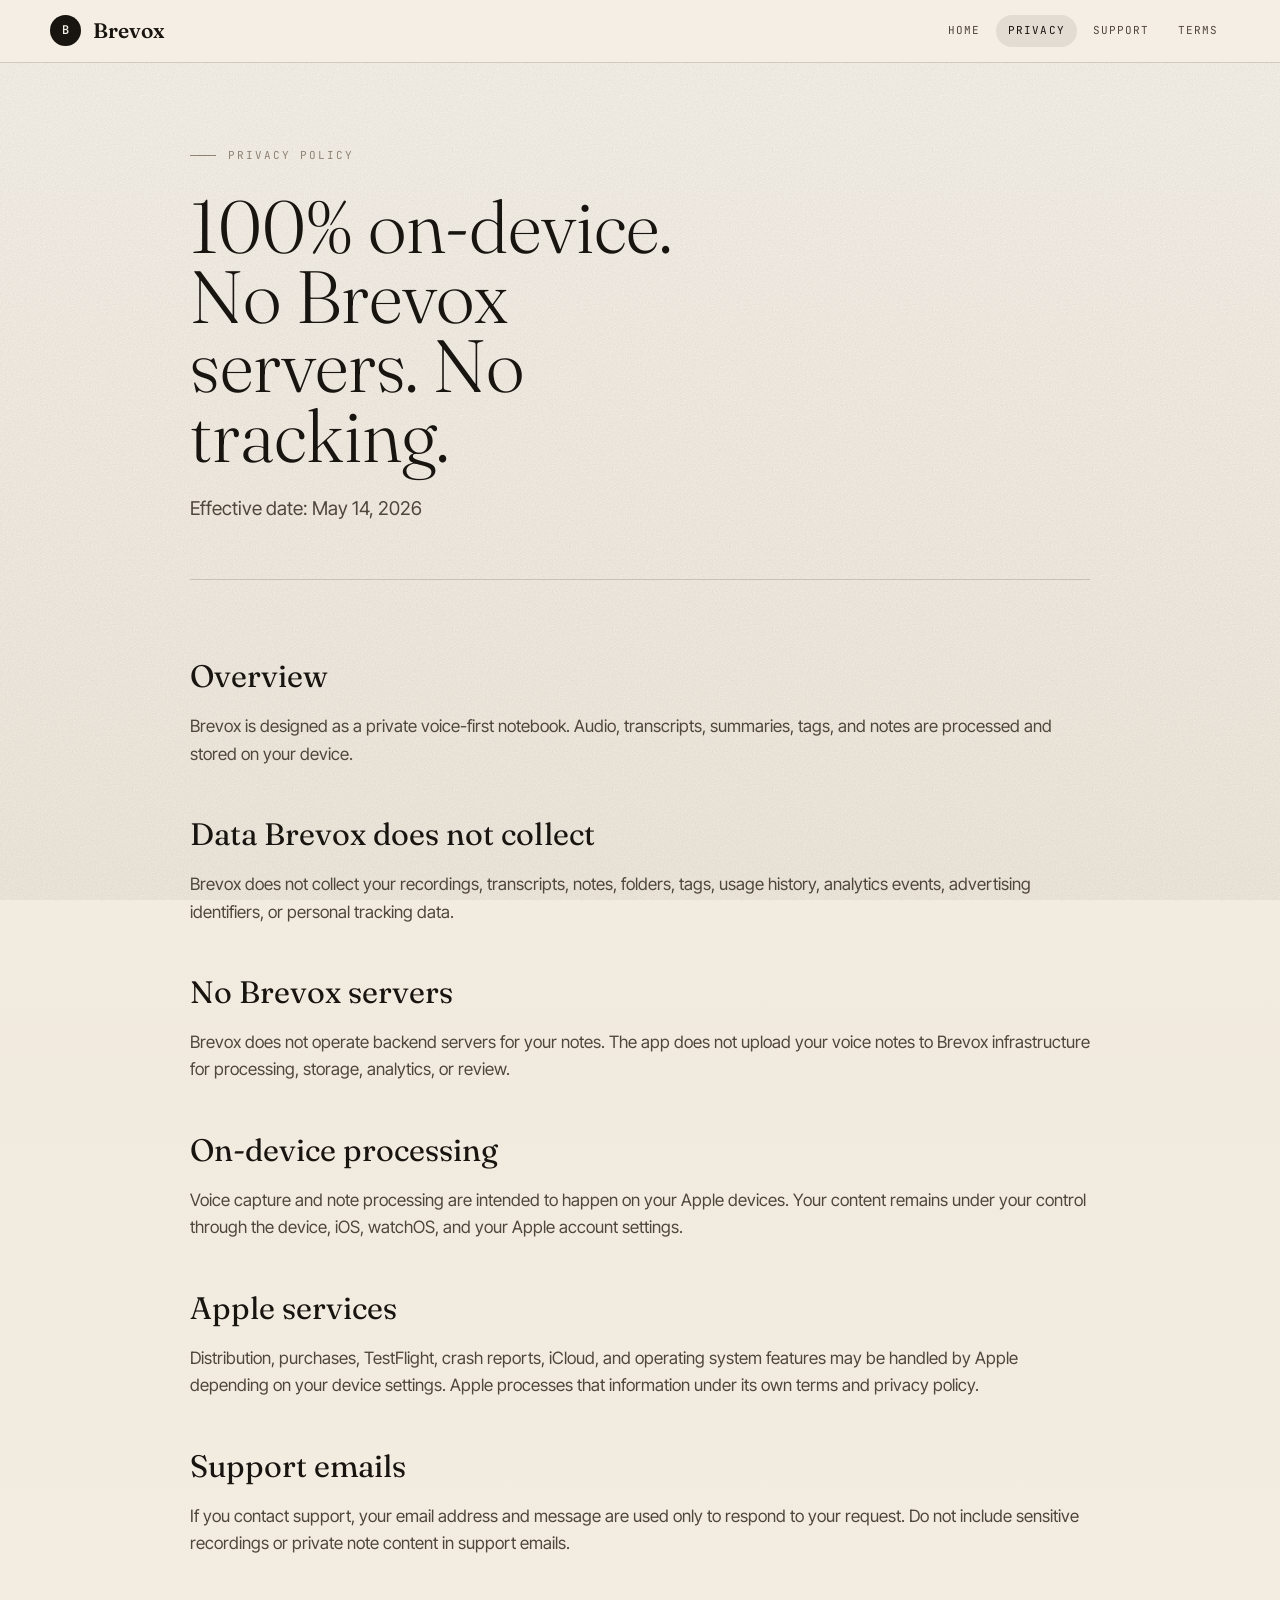
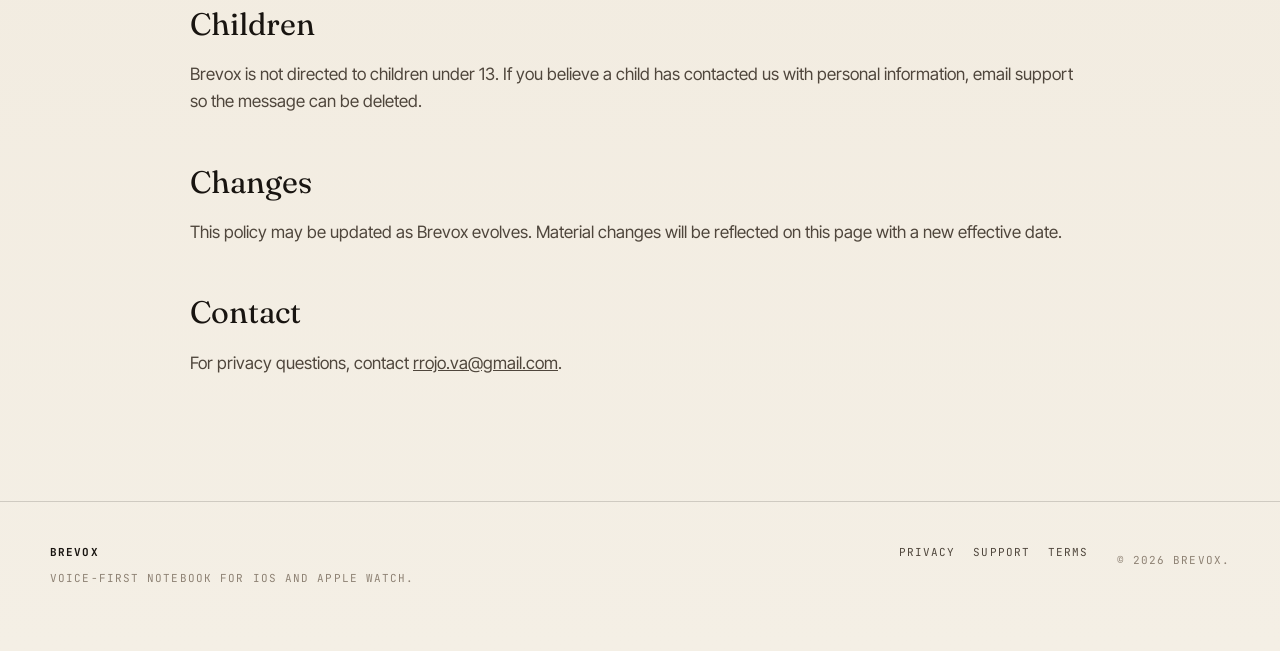
==== privacy/index.html @ a5bdf83d "chore(site): initial static landing Add the GitHub Pages landing site for Brevox with home, privacy," ====
<!doctype html>
<html lang="en">
  <head>
    <meta charset="utf-8">
    <meta name="viewport" content="width=device-width, initial-scale=1">
    <title>Privacy Policy - Brevox</title>
    <meta name="description" content="Brevox privacy policy: 100% on-device, no Brevox servers, no tracking.">
    <link rel="stylesheet" href="../assets/style.css">
  </head>
  <body>
    <header class="topbar" data-reveal>
      <a class="brand" href="../" aria-label="Brevox home">
        <span class="brand-mark">B</span>
        <span>Brevox</span>
      </a>
      <button class="menu-toggle" type="button" aria-label="Open menu" aria-expanded="false" data-menu-toggle>
        <span></span>
      </button>
      <nav class="topnav" data-nav aria-label="Primary navigation">
        <a href="../">Home</a>
        <a class="active" href="./">Privacy</a>
        <a href="../support/">Support</a>
        <a href="../terms/">Terms</a>
      </nav>
    </header>

    <main class="legal-page">
      <section class="legal-hero" data-reveal>
        <p class="eyebrow">Privacy Policy</p>
        <h1>100% on-device. No Brevox servers. No tracking.</h1>
        <p>Effective date: May 14, 2026</p>
      </section>

      <section class="legal-content" data-reveal>
        <h2>Overview</h2>
        <p>Brevox is designed as a private voice-first notebook. Audio, transcripts, summaries, tags, and notes are processed and stored on your device.</p>

        <h2>Data Brevox does not collect</h2>
        <p>Brevox does not collect your recordings, transcripts, notes, folders, tags, usage history, analytics events, advertising identifiers, or personal tracking data.</p>

        <h2>No Brevox servers</h2>
        <p>Brevox does not operate backend servers for your notes. The app does not upload your voice notes to Brevox infrastructure for processing, storage, analytics, or review.</p>

        <h2>On-device processing</h2>
        <p>Voice capture and note processing are intended to happen on your Apple devices. Your content remains under your control through the device, iOS, watchOS, and your Apple account settings.</p>

        <h2>Apple services</h2>
        <p>Distribution, purchases, TestFlight, crash reports, iCloud, and operating system features may be handled by Apple depending on your device settings. Apple processes that information under its own terms and privacy policy.</p>

        <h2>Support emails</h2>
        <p>If you contact support, your email address and message are used only to respond to your request. Do not include sensitive recordings or private note content in support emails.</p>

        <h2>Children</h2>
        <p>Brevox is not directed to children under 13. If you believe a child has contacted us with personal information, email support so the message can be deleted.</p>

        <h2>Changes</h2>
        <p>This policy may be updated as Brevox evolves. Material changes will be reflected on this page with a new effective date.</p>

        <h2>Contact</h2>
        <p>For privacy questions, contact <a href="mailto:rrojo.va@gmail.com">rrojo.va@gmail.com</a>.</p>
      </section>
    </main>

    <footer class="footer">
      <div>
        <strong>Brevox</strong>
        <p>Voice-first notebook for iOS and Apple Watch.</p>
      </div>
      <nav aria-label="Footer navigation">
        <a href="../privacy/">Privacy</a>
        <a href="../support/">Support</a>
        <a href="../terms/">Terms</a>
      </nav>
      <p>&copy; 2026 Brevox.</p>
    </footer>

    <script src="../assets/site.js"></script>
  </body>
</html>
---- assets/style.css ----
@import url("https://fonts.googleapis.com/css2?family=Fraunces:ital,opsz,wght@0,9..144,300;0,9..144,400;0,9..144,600;1,9..144,400&family=Inter+Tight:wght@300;400;500;600;700&family=JetBrains+Mono:wght@400;600&display=swap");

:root {
  --paper: #f4efe5;
  --paper-2: #e9ddcb;
  --surface: #fffaf2;
  --ink: #181410;
  --ink-soft: #4f463c;
  --ink-faint: #8e8274;
  --rule: rgba(24, 20, 16, 0.16);
  --rule-soft: rgba(24, 20, 16, 0.08);
  --accent: #d64b35;
  --green: #2d7d5b;
  --clay: #8a623d;
  --font-display: "Fraunces", Georgia, serif;
  --font-body: "Inter Tight", system-ui, -apple-system, BlinkMacSystemFont, "Segoe UI", sans-serif;
  --font-mono: "JetBrains Mono", "SF Mono", Menlo, monospace;
}

* {
  box-sizing: border-box;
  margin: 0;
  padding: 0;
}

html {
  scroll-behavior: smooth;
  -webkit-text-size-adjust: 100%;
}

body {
  min-height: 100vh;
  overflow-x: clip;
  background:
    linear-gradient(180deg, rgba(255, 250, 242, 0.52), rgba(233, 221, 203, 0.28) 46%, rgba(244, 239, 229, 0.96)),
    var(--paper);
  color: var(--ink);
  font-family: var(--font-body);
  font-size: 17px;
  line-height: 1.6;
}

body::before {
  content: "";
  position: fixed;
  inset: 0;
  z-index: 0;
  pointer-events: none;
  opacity: 0.24;
  background-image: url("data:image/svg+xml;utf8,<svg xmlns='http://www.w3.org/2000/svg' width='160' height='160'><filter id='n'><feTurbulence type='fractalNoise' baseFrequency='0.82' numOctaves='2' stitchTiles='stitch'/><feColorMatrix values='0 0 0 0 0 0 0 0 0 0 0 0 0 0 0 0 0 0 0.35 0'/></filter><rect width='100%' height='100%' filter='url(%23n)'/></svg>");
  mix-blend-mode: multiply;
}

main,
header,
footer {
  position: relative;
  z-index: 1;
}

a {
  color: inherit;
}

img {
  display: block;
  max-width: 100%;
}

.topbar {
  position: sticky;
  top: 0;
  z-index: 20;
  display: flex;
  align-items: center;
  justify-content: space-between;
  gap: 20px;
  width: 100%;
  border-bottom: 1px solid var(--rule);
  padding: 14px max(24px, calc((100vw - 1180px) / 2));
  background: color-mix(in srgb, var(--paper) 90%, transparent);
  backdrop-filter: blur(14px) saturate(140%);
  -webkit-backdrop-filter: blur(14px) saturate(140%);
}

.brand {
  display: inline-flex;
  align-items: center;
  gap: 12px;
  color: var(--ink);
  font-family: var(--font-display);
  font-size: 21px;
  font-weight: 600;
  letter-spacing: 0;
  text-decoration: none;
}

.brand-mark {
  display: grid;
  width: 31px;
  height: 31px;
  place-items: center;
  border: 1px solid var(--rule);
  border-radius: 50%;
  background: var(--ink);
  color: var(--paper);
  font-family: var(--font-mono);
  font-size: 12px;
  font-weight: 600;
}

.topnav {
  display: flex;
  align-items: center;
  gap: 4px;
  font-family: var(--font-mono);
  font-size: 11px;
  letter-spacing: 0.1em;
  text-transform: uppercase;
}

.topnav a {
  border-radius: 999px;
  color: var(--ink-soft);
  padding: 7px 12px;
  text-decoration: none;
}

.topnav a:hover,
.topnav a.active {
  background: var(--rule-soft);
  color: var(--ink);
}

.menu-toggle {
  display: none;
  width: 44px;
  height: 44px;
  border: 1px solid var(--rule);
  border-radius: 8px;
  background: transparent;
  color: var(--ink);
}

.menu-toggle span,
.menu-toggle::before,
.menu-toggle::after {
  display: block;
  width: 20px;
  height: 2px;
  margin: 4px auto;
  border-radius: 2px;
  background: currentColor;
  content: "";
}

.hero {
  display: grid;
  grid-template-columns: minmax(0, 1.02fr) minmax(320px, 0.98fr);
  align-items: center;
  gap: 56px;
  width: min(1180px, calc(100% - 48px));
  min-height: calc(100vh - 64px);
  margin: 0 auto;
  padding: 76px 0 70px;
}

.hero-copy {
  min-width: 0;
}

.eyebrow {
  display: flex;
  align-items: center;
  gap: 12px;
  margin-bottom: 28px;
  color: var(--ink-faint);
  font-family: var(--font-mono);
  font-size: 11px;
  letter-spacing: 0.18em;
  text-transform: uppercase;
}

.eyebrow::before {
  width: 26px;
  height: 1px;
  background: var(--ink-faint);
  content: "";
}

h1,
.legal-hero h1 {
  max-width: 11ch;
  color: var(--ink);
  font-family: var(--font-display);
  font-size: 112px;
  font-weight: 300;
  letter-spacing: 0;
  line-height: 0.94;
}

.hero-lede {
  max-width: 650px;
  margin-top: 34px;
  color: var(--ink);
  font-size: 24px;
  font-weight: 500;
  line-height: 1.42;
}

.hero-text {
  max-width: 620px;
  margin-top: 16px;
  color: var(--ink-soft);
  font-size: 19px;
}

.cta-row {
  display: flex;
  flex-wrap: wrap;
  gap: 10px;
  margin-top: 34px;
}

.button {
  display: inline-flex;
  align-items: center;
  justify-content: center;
  min-height: 48px;
  border: 1px solid var(--rule);
  border-radius: 999px;
  padding: 13px 22px;
  font-family: var(--font-mono);
  font-size: 11px;
  font-weight: 600;
  letter-spacing: 0.13em;
  text-decoration: none;
  text-transform: uppercase;
  transition: transform 0.2s ease, background 0.2s ease, color 0.2s ease;
}

.button:hover {
  transform: translateY(-2px);
}

.button.primary {
  border-color: var(--ink);
  background: var(--ink);
  color: var(--paper);
}

.button.secondary {
  background: color-mix(in srgb, var(--surface) 78%, transparent);
  color: var(--ink-soft);
}

.hero-visual {
  position: relative;
  min-width: 0;
}

.hero-visual::before {
  content: "";
  position: absolute;
  inset: auto 14% -22px 16%;
  height: 1px;
  background: var(--rule);
}

.hero-visual img {
  width: 100%;
  border-radius: 8px;
  filter: drop-shadow(0 28px 50px rgba(24, 20, 16, 0.22));
}

.trust-strip {
  display: grid;
  grid-template-columns: repeat(4, 1fr);
  border-top: 1px solid var(--rule);
  border-bottom: 1px solid var(--rule);
  background: color-mix(in srgb, var(--paper-2) 76%, transparent);
}

.trust-strip span {
  min-height: 88px;
  border-right: 1px solid var(--rule);
  display: grid;
  place-items: center;
  color: var(--ink);
  font-family: var(--font-display);
  font-size: 31px;
  font-style: italic;
  font-weight: 300;
}

.trust-strip span:last-child {
  border-right: 0;
}

.section {
  width: min(1180px, calc(100% - 48px));
  margin: 0 auto;
  padding: 104px 0;
}

.band {
  width: 100%;
  border-top: 1px solid var(--rule);
  border-bottom: 1px solid var(--rule);
  padding-right: max(24px, calc((100vw - 1180px) / 2));
  padding-left: max(24px, calc((100vw - 1180px) / 2));
  background: rgba(255, 250, 242, 0.48);
}

.section-heading {
  max-width: 760px;
  margin-bottom: 44px;
}

.section-heading h2,
.final-cta h2 {
  font-family: var(--font-display);
  font-size: 64px;
  font-weight: 300;
  letter-spacing: 0;
  line-height: 1.03;
}

.section-heading p:not(.eyebrow) {
  max-width: 660px;
  margin-top: 18px;
  color: var(--ink-soft);
  font-size: 18px;
}

.feature-grid,
.pricing-grid {
  display: grid;
  grid-template-columns: repeat(2, 1fr);
  gap: 1px;
  border: 1px solid var(--rule);
  border-radius: 6px;
  background: var(--rule);
  overflow: hidden;
}

.feature-card,
.price-card {
  min-width: 0;
  background: color-mix(in srgb, var(--paper) 92%, white);
  padding: 34px 30px;
}

.feature-card:hover,
.price-card:hover {
  background: var(--surface);
}

.card-number,
.plan-label {
  display: inline-block;
  margin-bottom: 18px;
  color: var(--ink-faint);
  font-family: var(--font-mono);
  font-size: 11px;
  letter-spacing: 0.16em;
  text-transform: uppercase;
}

.feature-card h3,
.price-card h3,
.step h3,
.faq-list h2 {
  margin-bottom: 12px;
  font-family: var(--font-display);
  font-size: 30px;
  font-weight: 400;
  letter-spacing: 0;
  line-height: 1.12;
}

.feature-card p,
.price-card li,
.step p,
.faq-list p,
.legal-content p {
  color: var(--ink-soft);
}

.steps {
  display: grid;
  gap: 24px;
}

.step {
  display: grid;
  grid-template-columns: 84px minmax(0, 1fr);
  gap: 24px;
  border-top: 1px solid var(--rule);
  padding-top: 24px;
}

.step > span {
  color: var(--accent);
  font-family: var(--font-display);
  font-size: 54px;
  font-style: italic;
  font-weight: 300;
  line-height: 1;
}

.price-card.featured {
  background: var(--ink);
  color: var(--paper);
}

.price-card.featured p,
.price-card.featured li {
  color: color-mix(in srgb, var(--paper) 74%, transparent);
}

.price-card.featured .button.primary {
  border-color: var(--paper);
  background: var(--paper);
  color: var(--ink);
}

.price {
  margin: 16px 0 18px;
  font-family: var(--font-display);
  font-size: 68px;
  font-weight: 300;
  letter-spacing: 0;
  line-height: 1;
}

.price-card ul {
  display: grid;
  gap: 12px;
  margin: 0 0 28px;
  list-style: none;
}

.price-card li {
  position: relative;
  padding-left: 22px;
}

.price-card li::before {
  content: "";
  position: absolute;
  top: 0.72em;
  left: 0;
  width: 12px;
  height: 1px;
  background: var(--accent);
}

.final-cta {
  width: min(1180px, calc(100% - 48px));
  margin: 0 auto 104px;
  border-top: 1px solid var(--rule);
  border-bottom: 1px solid var(--rule);
  padding: 58px 0;
}

.final-cta .button {
  margin-top: 28px;
}

.legal-page {
  width: min(900px, calc(100% - 48px));
  margin: 0 auto;
  padding: 84px 0 110px;
}

.legal-hero {
  padding-bottom: 54px;
  border-bottom: 1px solid var(--rule);
}

.legal-hero h1 {
  max-width: 12ch;
  font-size: 74px;
}

.legal-hero p:not(.eyebrow) {
  max-width: 680px;
  margin-top: 24px;
  color: var(--ink-soft);
  font-size: 19px;
}

.legal-hero .button {
  margin-top: 30px;
}

.legal-content,
.faq-list {
  padding-top: 30px;
}

.legal-content h2 {
  margin: 42px 0 12px;
  font-family: var(--font-display);
  font-size: 31px;
  font-weight: 400;
  letter-spacing: 0;
}

.legal-content p {
  margin-bottom: 14px;
}

.faq-list {
  display: grid;
  gap: 1px;
  border: 1px solid var(--rule);
  border-radius: 6px;
  background: var(--rule);
  overflow: hidden;
}

.faq-list article {
  background: color-mix(in srgb, var(--paper) 92%, white);
  padding: 30px;
}

.footer {
  display: grid;
  grid-template-columns: minmax(0, 1fr) auto auto;
  align-items: start;
  gap: 28px;
  border-top: 1px solid var(--rule);
  padding: 42px max(24px, calc((100vw - 1180px) / 2)) 64px;
  color: var(--ink-faint);
  font-family: var(--font-mono);
  font-size: 11px;
  letter-spacing: 0.1em;
  text-transform: uppercase;
}

.footer strong {
  color: var(--ink);
}

.footer p {
  margin-top: 8px;
}

.footer nav {
  display: flex;
  flex-wrap: wrap;
  gap: 18px;
}

.footer a {
  color: var(--ink-soft);
  text-decoration: none;
}

.footer a:hover {
  color: var(--accent);
}

[data-reveal] {
  opacity: 0;
  transform: translateY(22px);
  transition: opacity 0.75s ease, transform 0.75s ease;
}

[data-reveal].visible {
  opacity: 1;
  transform: translateY(0);
}

@media (max-width: 980px) {
  h1 {
    font-size: 82px;
  }

  .hero {
    grid-template-columns: 1fr;
    min-height: auto;
    padding-top: 58px;
  }

  .hero-visual {
    max-width: 720px;
  }

  .section-heading h2,
  .final-cta h2 {
    font-size: 52px;
  }

  .trust-strip {
    grid-template-columns: repeat(2, 1fr);
  }

  .trust-strip span:nth-child(2) {
    border-right: 0;
  }

  .trust-strip span:nth-child(-n + 2) {
    border-bottom: 1px solid var(--rule);
  }

  .footer {
    grid-template-columns: 1fr;
  }
}

@media (max-width: 760px) {
  body {
    font-size: 16px;
  }

  .topbar {
    padding-right: 16px;
    padding-left: 16px;
  }

  .menu-toggle {
    display: block;
  }

  .topnav {
    position: fixed;
    inset: 62px 0 auto;
    display: none;
    flex-direction: column;
    align-items: stretch;
    border-bottom: 1px solid var(--rule);
    background: color-mix(in srgb, var(--paper) 96%, transparent);
    padding: 12px 24px 22px;
    backdrop-filter: blur(20px);
    -webkit-backdrop-filter: blur(20px);
  }

  .topnav.open {
    display: flex;
  }

  .topnav a {
    border-radius: 0;
    border-bottom: 1px solid var(--rule-soft);
    padding: 16px 0;
  }

  .hero,
  .section,
  .final-cta,
  .legal-page {
    width: min(100% - 32px, 1180px);
  }

  .hero {
    gap: 40px;
    padding-bottom: 58px;
  }

  h1,
  .legal-hero h1 {
    max-width: 100%;
    font-size: 56px;
  }

  .hero-lede {
    font-size: 21px;
  }

  .section,
  .band {
    padding-top: 72px;
    padding-bottom: 72px;
  }

  .section-heading h2,
  .final-cta h2 {
    font-size: 42px;
  }

  .feature-grid,
  .pricing-grid {
    grid-template-columns: 1fr;
  }

  .step {
    grid-template-columns: 1fr;
    gap: 12px;
  }

  .button {
    width: 100%;
  }
}

@media (max-width: 520px) {
  .feature-card,
  .price-card,
  .faq-list article {
    padding: 26px 22px;
  }

  .trust-strip {
    grid-template-columns: 1fr;
  }

  .trust-strip span {
    min-height: 72px;
    border-right: 0;
    border-bottom: 1px solid var(--rule);
    font-size: 27px;
  }

  .trust-strip span:last-child {
    border-bottom: 0;
  }

  .price {
    font-size: 54px;
  }
}

@media (prefers-reduced-motion: reduce) {
  *,
  *::before,
  *::after {
    animation: none !important;
    scroll-behavior: auto !important;
    transition-duration: 0.01ms !important;
  }

  [data-reveal] {
    opacity: 1;
    transform: none;
  }
}
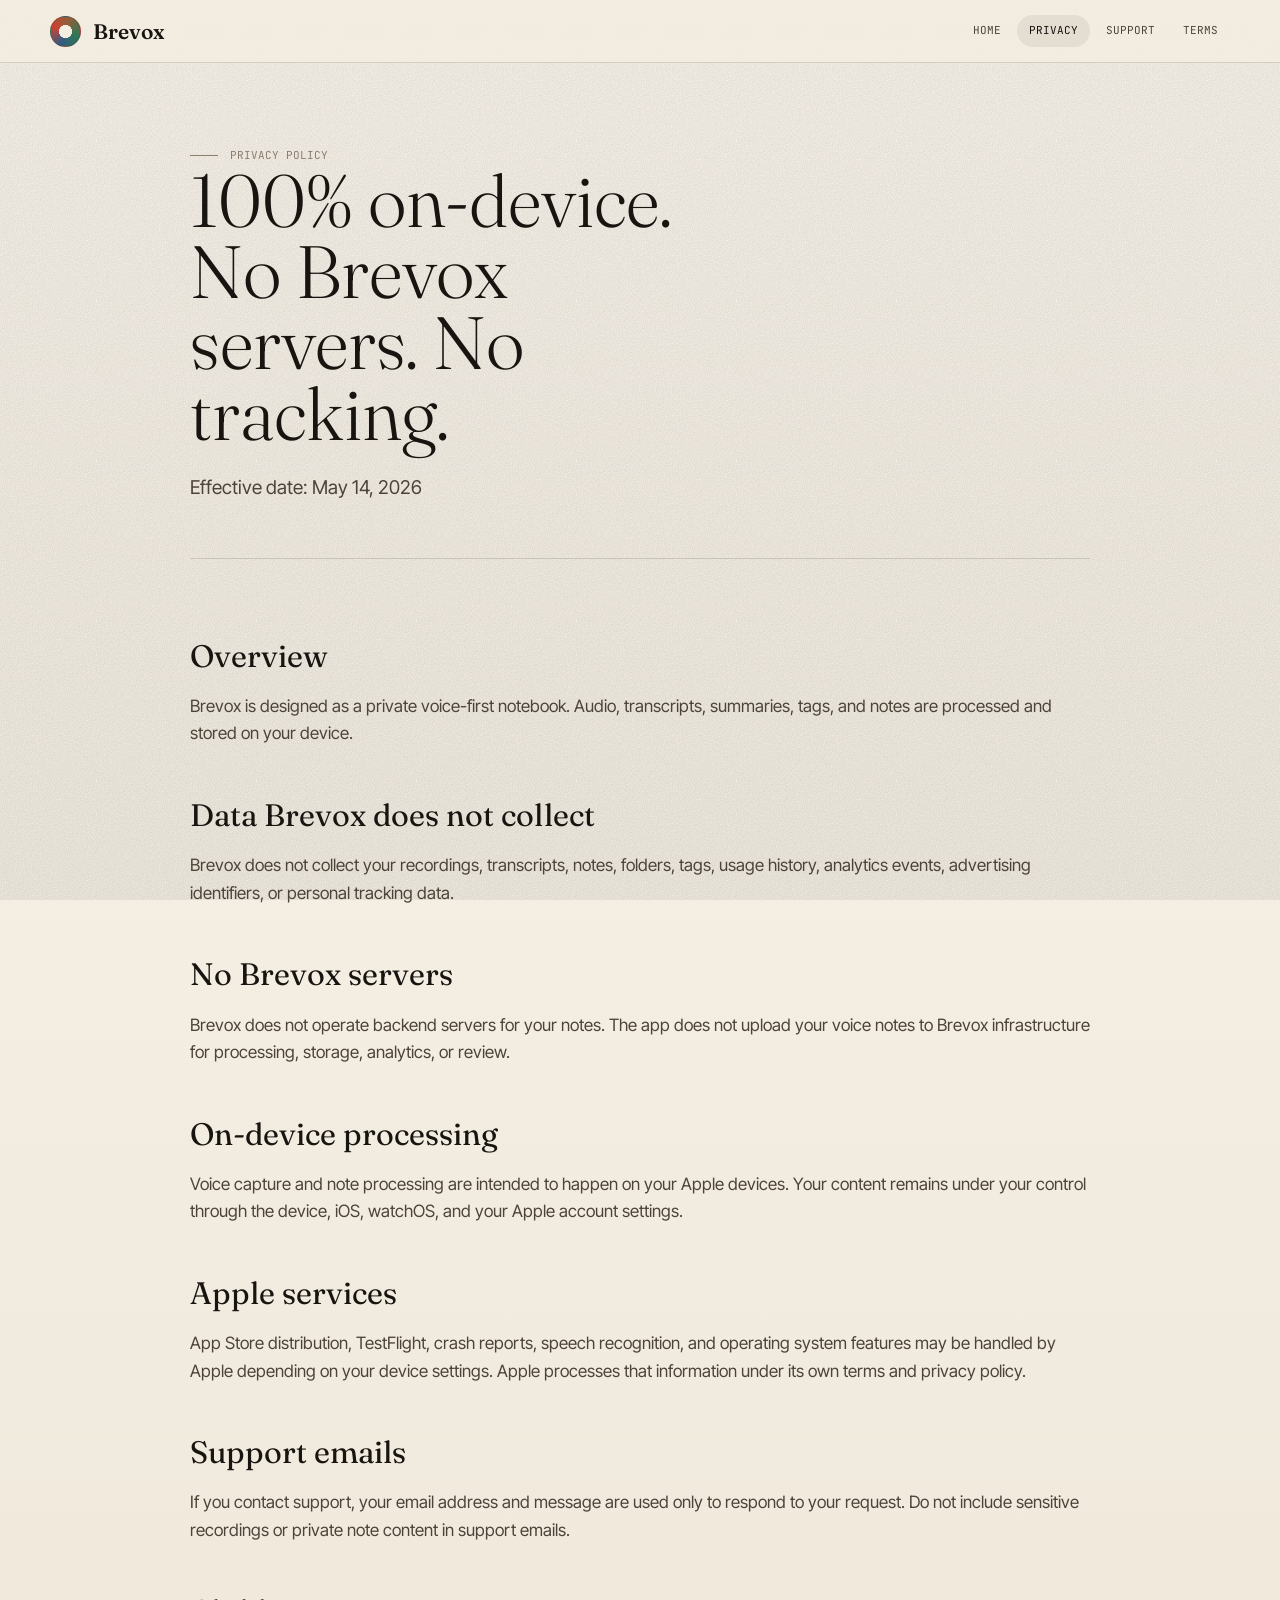
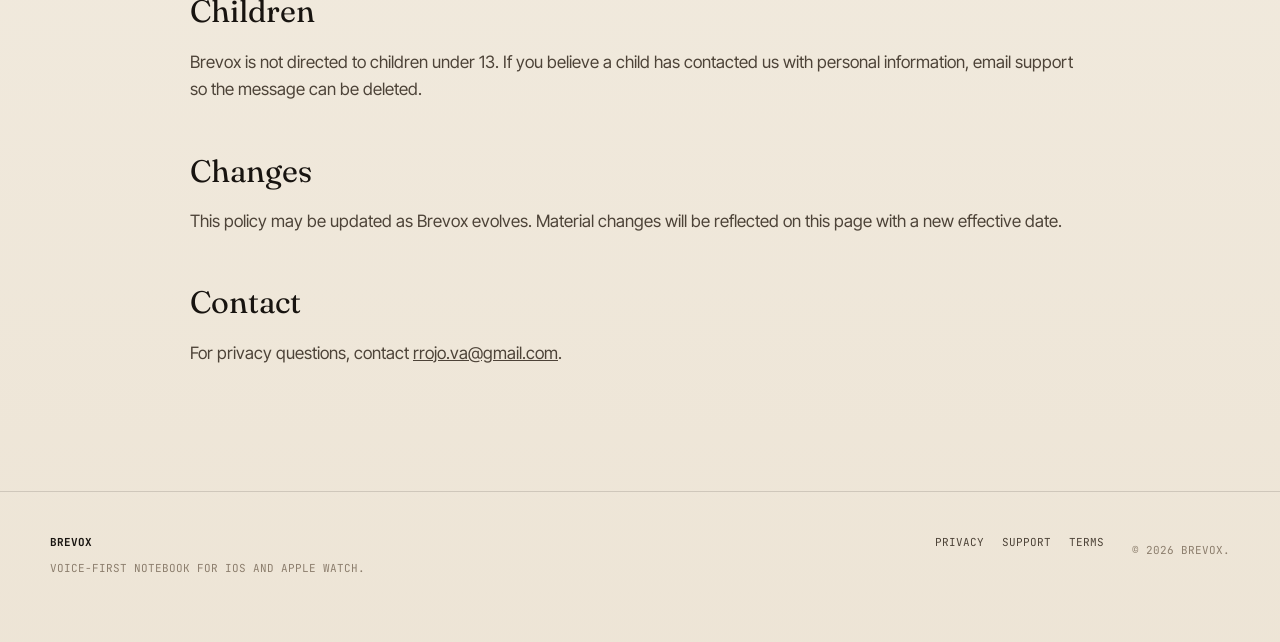
==== commit 9994b8bb: "fix(site): align landing with free v1" ====
--- a/privacy/index.html
+++ b/privacy/index.html
@@ -45,7 +45,7 @@
         <p>Voice capture and note processing are intended to happen on your Apple devices. Your content remains under your control through the device, iOS, watchOS, and your Apple account settings.</p>
 
         <h2>Apple services</h2>
-        <p>Distribution, purchases, TestFlight, crash reports, iCloud, and operating system features may be handled by Apple depending on your device settings. Apple processes that information under its own terms and privacy policy.</p>
+        <p>App Store distribution, TestFlight, crash reports, speech recognition, and operating system features may be handled by Apple depending on your device settings. Apple processes that information under its own terms and privacy policy.</p>
 
         <h2>Support emails</h2>
         <p>If you contact support, your email address and message are used only to respond to your request. Do not include sensitive recordings or private note content in support emails.</p>
--- a/assets/style.css
+++ b/assets/style.css
@@ -1,17 +1,19 @@
 @import url("https://fonts.googleapis.com/css2?family=Fraunces:ital,opsz,wght@0,9..144,300;0,9..144,400;0,9..144,600;1,9..144,400&family=Inter+Tight:wght@300;400;500;600;700&family=JetBrains+Mono:wght@400;600&display=swap");
 
 :root {
-  --paper: #f4efe5;
-  --paper-2: #e9ddcb;
+  --paper: #f3ede2;
+  --paper-deep: #e8ddcb;
   --surface: #fffaf2;
   --ink: #181410;
-  --ink-soft: #4f463c;
-  --ink-faint: #8e8274;
-  --rule: rgba(24, 20, 16, 0.16);
-  --rule-soft: rgba(24, 20, 16, 0.08);
-  --accent: #d64b35;
-  --green: #2d7d5b;
-  --clay: #8a623d;
+  --ink-soft: #4d4338;
+  --ink-faint: #8c7e6d;
+  --rule: rgba(24, 20, 16, 0.14);
+  --rule-soft: rgba(24, 20, 16, 0.07);
+  --accent: #c94332;
+  --green: #2f7656;
+  --blue: #335c81;
+  --clay: #8c603b;
+  --shadow: 0 34px 70px rgba(24, 20, 16, 0.18);
   --font-display: "Fraunces", Georgia, serif;
   --font-body: "Inter Tight", system-ui, -apple-system, BlinkMacSystemFont, "Segoe UI", sans-serif;
   --font-mono: "JetBrains Mono", "SF Mono", Menlo, monospace;
@@ -24,20 +26,22 @@
 }
 
 html {
+  max-width: 100%;
   scroll-behavior: smooth;
   -webkit-text-size-adjust: 100%;
 }
 
 body {
+  max-width: 100%;
   min-height: 100vh;
   overflow-x: clip;
   background:
-    linear-gradient(180deg, rgba(255, 250, 242, 0.52), rgba(233, 221, 203, 0.28) 46%, rgba(244, 239, 229, 0.96)),
+    linear-gradient(180deg, rgba(255, 250, 242, 0.66), rgba(243, 237, 226, 0.94) 44%, rgba(232, 221, 203, 0.52)),
     var(--paper);
   color: var(--ink);
   font-family: var(--font-body);
   font-size: 17px;
-  line-height: 1.6;
+  line-height: 1.62;
 }
 
 body::before {
@@ -46,8 +50,8 @@
   inset: 0;
   z-index: 0;
   pointer-events: none;
-  opacity: 0.24;
-  background-image: url("data:image/svg+xml;utf8,<svg xmlns='http://www.w3.org/2000/svg' width='160' height='160'><filter id='n'><feTurbulence type='fractalNoise' baseFrequency='0.82' numOctaves='2' stitchTiles='stitch'/><feColorMatrix values='0 0 0 0 0 0 0 0 0 0 0 0 0 0 0 0 0 0 0.35 0'/></filter><rect width='100%' height='100%' filter='url(%23n)'/></svg>");
+  opacity: 0.28;
+  background-image: url("data:image/svg+xml;utf8,<svg xmlns='http://www.w3.org/2000/svg' width='160' height='160'><filter id='n'><feTurbulence type='fractalNoise' baseFrequency='0.86' numOctaves='2' stitchTiles='stitch'/><feColorMatrix values='0 0 0 0 0 0 0 0 0 0 0 0 0 0 0 0 0 0 0.42 0'/></filter><rect width='100%' height='100%' filter='url(%23n)'/></svg>");
   mix-blend-mode: multiply;
 }
 
@@ -78,9 +82,9 @@
   width: 100%;
   border-bottom: 1px solid var(--rule);
   padding: 14px max(24px, calc((100vw - 1180px) / 2));
-  background: color-mix(in srgb, var(--paper) 90%, transparent);
-  backdrop-filter: blur(14px) saturate(140%);
-  -webkit-backdrop-filter: blur(14px) saturate(140%);
+  background: color-mix(in srgb, var(--paper) 84%, transparent);
+  backdrop-filter: blur(14px) saturate(145%);
+  -webkit-backdrop-filter: blur(14px) saturate(145%);
 }
 
 .brand {
@@ -102,11 +106,12 @@
   place-items: center;
   border: 1px solid var(--rule);
   border-radius: 50%;
-  background: var(--ink);
-  color: var(--paper);
-  font-family: var(--font-mono);
-  font-size: 12px;
-  font-weight: 600;
+  background:
+    radial-gradient(circle at center, var(--paper) 0 31%, transparent 33%),
+    conic-gradient(from -70deg, var(--accent), var(--clay), var(--green), var(--blue), var(--accent));
+  color: transparent;
+  font-family: var(--font-mono);
+  font-size: 1px;
 }
 
 .topnav {
@@ -115,7 +120,7 @@
   gap: 4px;
   font-family: var(--font-mono);
   font-size: 11px;
-  letter-spacing: 0.1em;
+  letter-spacing: 0;
   text-transform: uppercase;
 }
 
@@ -138,7 +143,7 @@
   height: 44px;
   border: 1px solid var(--rule);
   border-radius: 8px;
-  background: transparent;
+  background: color-mix(in srgb, var(--paper) 72%, transparent);
   color: var(--ink);
 }
 
@@ -154,68 +159,163 @@
   content: "";
 }
 
-.hero {
-  display: grid;
-  grid-template-columns: minmax(0, 1.02fr) minmax(320px, 0.98fr);
-  align-items: center;
-  gap: 56px;
-  width: min(1180px, calc(100% - 48px));
-  min-height: calc(100vh - 64px);
+.cinema {
+  width: min(1280px, calc(100% - 48px));
   margin: 0 auto;
-  padding: 76px 0 70px;
-}
-
-.hero-copy {
-  min-width: 0;
+  padding: 54px 0 42px;
+}
+
+.cinema-grid {
+  display: grid;
+  grid-template-columns: minmax(0, 0.95fr) minmax(420px, 1.05fr);
+  align-items: center;
+  gap: 58px;
+  min-height: 670px;
+}
+
+.eyebrow-row {
+  display: flex;
+  align-items: center;
+  justify-content: space-between;
+  gap: 22px;
+  margin-bottom: 38px;
 }
 
 .eyebrow {
   display: flex;
   align-items: center;
   gap: 12px;
-  margin-bottom: 28px;
   color: var(--ink-faint);
   font-family: var(--font-mono);
   font-size: 11px;
-  letter-spacing: 0.18em;
+  letter-spacing: 0;
   text-transform: uppercase;
 }
 
 .eyebrow::before {
-  width: 26px;
+  width: 28px;
   height: 1px;
   background: var(--ink-faint);
   content: "";
 }
 
+.status-pill {
+  display: inline-flex;
+  align-items: center;
+  gap: 8px;
+  border: 1px solid var(--rule);
+  border-radius: 999px;
+  padding: 7px 10px;
+  color: var(--ink-soft);
+  font-family: var(--font-mono);
+  font-size: 11px;
+  letter-spacing: 0;
+  text-transform: uppercase;
+}
+
+.status-pill span {
+  width: 8px;
+  height: 8px;
+  border-radius: 50%;
+  background: var(--green);
+  box-shadow: 0 0 0 5px rgba(47, 118, 86, 0.12);
+}
+
 h1,
 .legal-hero h1 {
-  max-width: 11ch;
+  max-width: 10.6ch;
   color: var(--ink);
   font-family: var(--font-display);
-  font-size: 112px;
+  font-size: 102px;
   font-weight: 300;
   letter-spacing: 0;
-  line-height: 0.94;
+  line-height: 0.96;
 }
 
 .hero-lede {
-  max-width: 650px;
+  max-width: 640px;
   margin-top: 34px;
   color: var(--ink);
-  font-size: 24px;
+  font-size: 25px;
   font-weight: 500;
-  line-height: 1.42;
+  line-height: 1.35;
 }
 
 .hero-text {
-  max-width: 620px;
-  margin-top: 16px;
+  max-width: 600px;
+  margin-top: 18px;
   color: var(--ink-soft);
   font-size: 19px;
 }
 
-.cta-row {
+.recording-strip {
+  display: grid;
+  grid-template-columns: auto auto minmax(120px, 1fr) auto;
+  align-items: center;
+  gap: 13px;
+  max-width: 520px;
+  min-height: 54px;
+  margin-top: 28px;
+  border: 1px solid var(--rule);
+  border-radius: 999px;
+  background: color-mix(in srgb, var(--surface) 70%, transparent);
+  padding: 9px 16px;
+}
+
+.record-dot {
+  width: 11px;
+  height: 11px;
+  border-radius: 50%;
+  background: var(--accent);
+  box-shadow: 0 0 0 7px rgba(201, 67, 50, 0.12);
+  animation: pulse-dot 2.4s ease-in-out infinite;
+}
+
+.recording-strip strong,
+.recording-strip span:not(.record-dot) {
+  font-family: var(--font-mono);
+  font-size: 11px;
+  letter-spacing: 0;
+  text-transform: uppercase;
+}
+
+.recording-strip span:not(.record-dot) {
+  color: var(--ink-faint);
+  white-space: nowrap;
+}
+
+.waveform {
+  display: flex;
+  align-items: center;
+  gap: 4px;
+  height: 28px;
+  min-width: 0;
+}
+
+.waveform i {
+  display: block;
+  width: 3px;
+  height: 9px;
+  border-radius: 999px;
+  background: var(--green);
+  animation: wave 1.6s ease-in-out infinite;
+}
+
+.waveform i:nth-child(2n) { height: 17px; animation-delay: 0.12s; }
+.waveform i:nth-child(3n) { height: 24px; animation-delay: 0.24s; }
+.waveform i:nth-child(4n) { height: 13px; animation-delay: 0.36s; }
+
+@keyframes pulse-dot {
+  0%, 100% { box-shadow: 0 0 0 5px rgba(201, 67, 50, 0.1); }
+  50% { box-shadow: 0 0 0 10px rgba(201, 67, 50, 0.03); }
+}
+
+@keyframes wave {
+  0%, 100% { transform: scaleY(0.72); opacity: 0.68; }
+  50% { transform: scaleY(1.12); opacity: 1; }
+}
+
+.hero-actions {
   display: flex;
   flex-wrap: wrap;
   gap: 10px;
@@ -233,7 +333,7 @@
   font-family: var(--font-mono);
   font-size: 11px;
   font-weight: 600;
-  letter-spacing: 0.13em;
+  letter-spacing: 0;
   text-decoration: none;
   text-transform: uppercase;
   transition: transform 0.2s ease, background 0.2s ease, color 0.2s ease;
@@ -250,163 +350,513 @@
 }
 
 .button.secondary {
-  background: color-mix(in srgb, var(--surface) 78%, transparent);
+  background: color-mix(in srgb, var(--surface) 74%, transparent);
   color: var(--ink-soft);
 }
 
-.hero-visual {
+.product-stage {
   position: relative;
   min-width: 0;
-}
-
-.hero-visual::before {
+  padding: 24px 0 54px;
+}
+
+.device-shell {
+  position: relative;
+  border: 1px solid var(--rule);
+  border-radius: 8px;
+  background: color-mix(in srgb, var(--surface) 74%, transparent);
+  box-shadow: var(--shadow);
+  overflow: hidden;
+}
+
+.device-shell::before {
   content: "";
   position: absolute;
-  inset: auto 14% -22px 16%;
-  height: 1px;
+  inset: 14px;
+  border: 1px solid rgba(255, 255, 255, 0.58);
+  border-radius: 6px;
+  pointer-events: none;
+  z-index: 2;
+}
+
+.device-shell img {
+  width: 100%;
+}
+
+.live-note,
+.watch-chip {
+  position: absolute;
+  border: 1px solid var(--rule);
+  border-radius: 8px;
+  background: color-mix(in srgb, var(--surface) 91%, transparent);
+  box-shadow: 0 18px 42px rgba(24, 20, 16, 0.14);
+  backdrop-filter: blur(12px);
+  -webkit-backdrop-filter: blur(12px);
+}
+
+.live-note {
+  right: 18px;
+  bottom: 8px;
+  width: min(330px, 56%);
+  padding: 18px;
+}
+
+.live-note p,
+.watch-chip strong {
+  color: var(--ink-faint);
+  font-family: var(--font-mono);
+  font-size: 11px;
+  font-weight: 600;
+  letter-spacing: 0;
+  text-transform: uppercase;
+}
+
+.live-note strong {
+  display: block;
+  margin: 7px 0 6px;
+  font-family: var(--font-display);
+  font-size: 25px;
+  font-weight: 400;
+  letter-spacing: 0;
+}
+
+.live-note span {
+  display: block;
+  color: var(--ink-soft);
+  font-size: 15px;
+  line-height: 1.42;
+}
+
+.watch-chip {
+  left: 18px;
+  bottom: 30px;
+  display: flex;
+  align-items: center;
+  gap: 10px;
+  padding: 12px 14px;
+}
+
+.watch-chip span {
+  width: 16px;
+  height: 16px;
+  border-radius: 50%;
+  background:
+    linear-gradient(var(--green), var(--green)) center / 10px 2px no-repeat,
+    var(--ink);
+}
+
+.local-badge {
+  position: absolute;
+  right: 58px;
+  top: 8px;
+  width: min(270px, 44%);
+  border: 1px solid var(--rule);
+  border-radius: 8px;
+  background: color-mix(in srgb, var(--ink) 92%, transparent);
+  box-shadow: 0 18px 42px rgba(24, 20, 16, 0.18);
+  color: var(--paper);
+  padding: 14px 16px;
+}
+
+.local-badge span {
+  display: block;
+  margin-bottom: 5px;
+  color: color-mix(in srgb, var(--paper) 62%, transparent);
+  font-family: var(--font-mono);
+  font-size: 10px;
+  letter-spacing: 0;
+  text-transform: uppercase;
+}
+
+.local-badge strong {
+  display: block;
+  font-size: 15px;
+  font-weight: 500;
+  line-height: 1.35;
+}
+
+.hero-metrics {
+  display: grid;
+  grid-template-columns: repeat(3, 1fr);
+  gap: 1px;
+  border: 1px solid var(--rule);
+  border-radius: 8px;
   background: var(--rule);
-}
-
-.hero-visual img {
-  width: 100%;
-  border-radius: 8px;
-  filter: drop-shadow(0 28px 50px rgba(24, 20, 16, 0.22));
-}
-
-.trust-strip {
-  display: grid;
-  grid-template-columns: repeat(4, 1fr);
+  overflow: hidden;
+}
+
+.hero-metrics article {
+  min-width: 0;
+  background: color-mix(in srgb, var(--paper) 88%, white);
+  padding: 25px 26px;
+}
+
+.hero-metrics strong {
+  display: block;
+  color: var(--accent);
+  font-family: var(--font-display);
+  font-size: 56px;
+  font-style: italic;
+  font-weight: 300;
+  line-height: 1;
+}
+
+.hero-metrics span {
+  display: block;
+  margin-top: 8px;
+  color: var(--ink-soft);
+}
+
+.marquee-section {
   border-top: 1px solid var(--rule);
   border-bottom: 1px solid var(--rule);
-  background: color-mix(in srgb, var(--paper-2) 76%, transparent);
-}
-
-.trust-strip span {
-  min-height: 88px;
-  border-right: 1px solid var(--rule);
-  display: grid;
-  place-items: center;
+  background: var(--paper-deep);
+  overflow: hidden;
+  padding: 22px 0;
+}
+
+.marquee {
+  display: flex;
+  width: max-content;
+  gap: 46px;
   color: var(--ink);
   font-family: var(--font-display);
-  font-size: 31px;
+  font-size: 46px;
   font-style: italic;
   font-weight: 300;
-}
-
-.trust-strip span:last-child {
-  border-right: 0;
+  line-height: 1;
+  white-space: nowrap;
+  animation: marquee 54s linear infinite;
+}
+
+.marquee span {
+  display: inline-flex;
+  align-items: center;
+  gap: 46px;
+}
+
+.marquee span::after {
+  color: var(--accent);
+  content: ".";
+  font-style: normal;
+}
+
+@keyframes marquee {
+  from { transform: translateX(0); }
+  to { transform: translateX(-50%); }
 }
 
 .section {
   width: min(1180px, calc(100% - 48px));
   margin: 0 auto;
-  padding: 104px 0;
-}
-
-.band {
+  padding: 108px 0;
+}
+
+.section.split {
+  display: grid;
+  grid-template-columns: minmax(0, 0.82fr) minmax(0, 1.18fr);
+  gap: 70px;
+  align-items: start;
+}
+
+.section-heading {
+  max-width: 760px;
+}
+
+.section-heading.wide {
+  max-width: 980px;
+  margin-bottom: 44px;
+}
+
+.section-heading h2,
+.final-cta h2,
+.privacy-copy h2 {
+  font-family: var(--font-display);
+  font-size: 66px;
+  font-weight: 300;
+  letter-spacing: 0;
+  line-height: 1.03;
+}
+
+.section-heading p:not(.eyebrow),
+.privacy-copy p:not(.eyebrow) {
+  max-width: 660px;
+  margin-top: 18px;
+  color: var(--ink-soft);
+  font-size: 18px;
+}
+
+.feature-stack {
+  display: grid;
+  gap: 0;
+  border-top: 1px solid var(--rule);
+}
+
+.feature-line {
+  display: grid;
+  grid-template-columns: 72px minmax(0, 1fr);
+  gap: 28px;
+  border-bottom: 1px solid var(--rule);
+  padding: 28px 0;
+}
+
+.feature-line > span,
+.plan-label {
+  color: var(--ink-faint);
+  font-family: var(--font-mono);
+  font-size: 11px;
+  letter-spacing: 0;
+  text-transform: uppercase;
+}
+
+.feature-line h3,
+.workflow-card h3,
+.price-card h3,
+.faq-list h2 {
+  margin-bottom: 10px;
+  font-family: var(--font-display);
+  font-size: 31px;
+  font-weight: 400;
+  letter-spacing: 0;
+  line-height: 1.12;
+}
+
+.feature-line p,
+.workflow-card p,
+.price-card li,
+.faq-list p,
+.legal-content p {
+  color: var(--ink-soft);
+}
+
+.workflow {
   width: 100%;
   border-top: 1px solid var(--rule);
   border-bottom: 1px solid var(--rule);
   padding-right: max(24px, calc((100vw - 1180px) / 2));
   padding-left: max(24px, calc((100vw - 1180px) / 2));
-  background: rgba(255, 250, 242, 0.48);
-}
-
-.section-heading {
-  max-width: 760px;
-  margin-bottom: 44px;
-}
-
-.section-heading h2,
-.final-cta h2 {
-  font-family: var(--font-display);
-  font-size: 64px;
-  font-weight: 300;
-  letter-spacing: 0;
-  line-height: 1.03;
-}
-
-.section-heading p:not(.eyebrow) {
-  max-width: 660px;
-  margin-top: 18px;
-  color: var(--ink-soft);
-  font-size: 18px;
-}
-
-.feature-grid,
-.pricing-grid {
-  display: grid;
-  grid-template-columns: repeat(2, 1fr);
+  background: rgba(255, 250, 242, 0.46);
+}
+
+.workflow-grid {
+  display: grid;
+  grid-template-columns: repeat(3, 1fr);
   gap: 1px;
   border: 1px solid var(--rule);
-  border-radius: 6px;
+  border-radius: 8px;
   background: var(--rule);
   overflow: hidden;
 }
 
-.feature-card,
-.price-card {
+.workflow-card {
   min-width: 0;
-  background: color-mix(in srgb, var(--paper) 92%, white);
-  padding: 34px 30px;
-}
-
-.feature-card:hover,
-.price-card:hover {
-  background: var(--surface);
-}
-
-.card-number,
-.plan-label {
-  display: inline-block;
-  margin-bottom: 18px;
+  min-height: 330px;
+  background: color-mix(in srgb, var(--paper) 90%, white);
+  padding: 30px;
+}
+
+.workflow-number {
+  display: block;
+  margin-bottom: 46px;
+  color: var(--accent);
+  font-family: var(--font-display);
+  font-size: 72px;
+  font-style: italic;
+  font-weight: 300;
+  line-height: 1;
+}
+
+.create-section {
+  padding-bottom: 120px;
+}
+
+.create-section .section-heading {
+  margin-bottom: 44px;
+}
+
+.create-grid {
+  display: grid;
+  grid-template-columns: minmax(0, 0.92fr) minmax(360px, 1.08fr);
+  gap: 1px;
+  border: 1px solid var(--rule);
+  border-radius: 8px;
+  background: var(--rule);
+  overflow: hidden;
+}
+
+.output-menu {
+  display: grid;
+  align-content: start;
+  gap: 1px;
+  background: var(--rule);
+}
+
+.output-menu span {
+  display: flex;
+  align-items: center;
+  min-height: 56px;
+  background: color-mix(in srgb, var(--paper) 91%, white);
+  color: var(--ink-soft);
+  font-family: var(--font-mono);
+  font-size: 11px;
+  letter-spacing: 0;
+  padding: 0 22px;
+  text-transform: uppercase;
+}
+
+.output-menu span:first-child,
+.output-menu span:hover {
+  background: var(--ink);
+  color: var(--paper);
+}
+
+.output-preview {
+  min-width: 0;
+  background:
+    linear-gradient(180deg, rgba(255, 250, 242, 0.92), rgba(232, 221, 203, 0.42)),
+    color-mix(in srgb, var(--surface) 88%, transparent);
+  padding: 38px;
+}
+
+.preview-kicker {
   color: var(--ink-faint);
   font-family: var(--font-mono);
   font-size: 11px;
-  letter-spacing: 0.16em;
-  text-transform: uppercase;
-}
-
-.feature-card h3,
-.price-card h3,
-.step h3,
-.faq-list h2 {
-  margin-bottom: 12px;
+  letter-spacing: 0;
+  text-transform: uppercase;
+}
+
+.output-preview h3 {
+  margin: 12px 0 26px;
+  font-family: var(--font-display);
+  font-size: 56px;
+  font-weight: 300;
+  letter-spacing: 0;
+  line-height: 1;
+}
+
+.preview-block {
+  border-top: 1px solid var(--rule);
+  padding: 20px 0 0;
+  margin-top: 20px;
+}
+
+.preview-block strong {
+  display: block;
+  margin-bottom: 8px;
+  font-family: var(--font-display);
+  font-size: 25px;
+  font-weight: 400;
+}
+
+.preview-block p,
+.preview-block li {
+  color: var(--ink-soft);
+}
+
+.preview-block ul {
+  display: grid;
+  gap: 8px;
+  list-style: none;
+}
+
+.preview-block li {
+  position: relative;
+  padding-left: 18px;
+}
+
+.preview-block li::before {
+  content: "";
+  position: absolute;
+  top: 0.72em;
+  left: 0;
+  width: 9px;
+  height: 1px;
+  background: var(--accent);
+}
+
+.privacy-band {
+  display: grid;
+  grid-template-columns: minmax(0, 0.95fr) minmax(420px, 1.05fr);
+  gap: 60px;
+  align-items: center;
+  width: min(1180px, calc(100% - 48px));
+  margin: 0 auto;
+  padding: 108px 0;
+}
+
+.text-link {
+  display: inline-flex;
+  margin-top: 28px;
+  border-bottom: 1px solid var(--ink);
+  color: var(--ink);
+  font-family: var(--font-mono);
+  font-size: 11px;
+  letter-spacing: 0;
+  text-decoration: none;
+  text-transform: uppercase;
+}
+
+.privacy-flow {
+  display: grid;
+  grid-template-columns: repeat(2, minmax(0, 1fr));
+  gap: 14px;
+  align-items: center;
+}
+
+.flow-item {
+  min-height: 116px;
+  border: 1px solid var(--rule);
+  border-radius: 8px;
+  background: color-mix(in srgb, var(--surface) 72%, transparent);
+  padding: 22px;
+}
+
+.flow-item span {
+  display: block;
+  color: var(--ink-faint);
+  font-family: var(--font-mono);
+  font-size: 11px;
+  letter-spacing: 0;
+  text-transform: uppercase;
+}
+
+.flow-item strong {
+  display: block;
+  margin-top: 14px;
   font-family: var(--font-display);
   font-size: 30px;
   font-weight: 400;
   letter-spacing: 0;
-  line-height: 1.12;
-}
-
-.feature-card p,
-.price-card li,
-.step p,
-.faq-list p,
-.legal-content p {
-  color: var(--ink-soft);
-}
-
-.steps {
-  display: grid;
-  gap: 24px;
-}
-
-.step {
-  display: grid;
-  grid-template-columns: 84px minmax(0, 1fr);
-  gap: 24px;
-  border-top: 1px solid var(--rule);
-  padding-top: 24px;
-}
-
-.step > span {
-  color: var(--accent);
-  font-family: var(--font-display);
-  font-size: 54px;
-  font-style: italic;
-  font-weight: 300;
-  line-height: 1;
+}
+
+.flow-arrow {
+  display: none;
+  color: var(--ink-faint);
+  font-family: var(--font-mono);
+  font-size: 11px;
+  letter-spacing: 0;
+  text-transform: uppercase;
+}
+
+.pricing-section .section-heading {
+  margin-bottom: 44px;
+}
+
+.pricing-grid {
+  display: grid;
+  grid-template-columns: repeat(2, 1fr);
+  gap: 1px;
+  border: 1px solid var(--rule);
+  border-radius: 8px;
+  background: var(--rule);
+  overflow: hidden;
+}
+
+.price-card {
+  min-width: 0;
+  background: color-mix(in srgb, var(--paper) 91%, white);
+  padding: 34px 30px;
 }
 
 .price-card.featured {
@@ -416,7 +866,7 @@
 
 .price-card.featured p,
 .price-card.featured li {
-  color: color-mix(in srgb, var(--paper) 74%, transparent);
+  color: color-mix(in srgb, var(--paper) 76%, transparent);
 }
 
 .price-card.featured .button.primary {
@@ -426,9 +876,9 @@
 }
 
 .price {
-  margin: 16px 0 18px;
+  margin: 18px 0 24px;
   font-family: var(--font-display);
-  font-size: 68px;
+  font-size: 70px;
   font-weight: 300;
   letter-spacing: 0;
   line-height: 1;
@@ -437,7 +887,7 @@
 .price-card ul {
   display: grid;
   gap: 12px;
-  margin: 0 0 28px;
+  margin: 0 0 30px;
   list-style: none;
 }
 
@@ -458,7 +908,7 @@
 
 .final-cta {
   width: min(1180px, calc(100% - 48px));
-  margin: 0 auto 104px;
+  margin: 0 auto 108px;
   border-top: 1px solid var(--rule);
   border-bottom: 1px solid var(--rule);
   padding: 58px 0;
@@ -516,13 +966,13 @@
   display: grid;
   gap: 1px;
   border: 1px solid var(--rule);
-  border-radius: 6px;
+  border-radius: 8px;
   background: var(--rule);
   overflow: hidden;
 }
 
 .faq-list article {
-  background: color-mix(in srgb, var(--paper) 92%, white);
+  background: color-mix(in srgb, var(--paper) 91%, white);
   padding: 30px;
 }
 
@@ -536,7 +986,7 @@
   color: var(--ink-faint);
   font-family: var(--font-mono);
   font-size: 11px;
-  letter-spacing: 0.1em;
+  letter-spacing: 0;
   text-transform: uppercase;
 }
 
@@ -564,8 +1014,8 @@
 }
 
 [data-reveal] {
-  opacity: 0;
-  transform: translateY(22px);
+  opacity: 1;
+  transform: translateY(0);
   transition: opacity 0.75s ease, transform 0.75s ease;
 }
 
@@ -574,44 +1024,30 @@
   transform: translateY(0);
 }
 
-@media (max-width: 980px) {
+@media (max-width: 1120px) {
   h1 {
-    font-size: 82px;
-  }
-
-  .hero {
+    font-size: 84px;
+  }
+
+  .section-heading h2,
+  .final-cta h2,
+  .privacy-copy h2 {
+    font-size: 56px;
+  }
+
+  .cinema-grid,
+  .privacy-band,
+  .section.split,
+  .create-grid {
     grid-template-columns: 1fr;
-    min-height: auto;
-    padding-top: 58px;
-  }
-
-  .hero-visual {
-    max-width: 720px;
-  }
-
-  .section-heading h2,
-  .final-cta h2 {
-    font-size: 52px;
-  }
-
-  .trust-strip {
-    grid-template-columns: repeat(2, 1fr);
-  }
-
-  .trust-strip span:nth-child(2) {
-    border-right: 0;
-  }
-
-  .trust-strip span:nth-child(-n + 2) {
-    border-bottom: 1px solid var(--rule);
-  }
-
-  .footer {
-    grid-template-columns: 1fr;
-  }
-}
-
-@media (max-width: 760px) {
+  }
+
+  .product-stage {
+    max-width: 760px;
+  }
+}
+
+@media (max-width: 840px) {
   body {
     font-size: 16px;
   }
@@ -632,7 +1068,7 @@
     flex-direction: column;
     align-items: stretch;
     border-bottom: 1px solid var(--rule);
-    background: color-mix(in srgb, var(--paper) 96%, transparent);
+    background: color-mix(in srgb, var(--paper) 97%, transparent);
     padding: 12px 24px 22px;
     backdrop-filter: blur(20px);
     -webkit-backdrop-filter: blur(20px);
@@ -648,78 +1084,133 @@
     padding: 16px 0;
   }
 
-  .hero,
+  .cinema,
   .section,
+  .privacy-band,
   .final-cta,
   .legal-page {
     width: min(100% - 32px, 1180px);
   }
 
-  .hero {
-    gap: 40px;
-    padding-bottom: 58px;
+  .cinema {
+    padding-top: 56px;
+  }
+
+  .cinema-grid {
+    min-height: auto;
+    gap: 42px;
+  }
+
+  .eyebrow-row {
+    align-items: flex-start;
+    flex-direction: column;
+    margin-bottom: 30px;
   }
 
   h1,
   .legal-hero h1 {
     max-width: 100%;
-    font-size: 56px;
+    font-size: 58px;
   }
 
   .hero-lede {
-    font-size: 21px;
+    font-size: 22px;
+  }
+
+  .hero-metrics,
+  .workflow-grid,
+  .pricing-grid,
+  .privacy-flow {
+    grid-template-columns: 1fr;
+  }
+
+  .hero-metrics strong {
+    font-size: 48px;
   }
 
   .section,
-  .band {
-    padding-top: 72px;
-    padding-bottom: 72px;
+  .workflow,
+  .privacy-band {
+    padding-top: 76px;
+    padding-bottom: 76px;
+  }
+
+  .workflow {
+    padding-right: 16px;
+    padding-left: 16px;
   }
 
   .section-heading h2,
-  .final-cta h2 {
-    font-size: 42px;
-  }
-
-  .feature-grid,
-  .pricing-grid {
+  .final-cta h2,
+  .privacy-copy h2 {
+    font-size: 43px;
+  }
+
+  .workflow-card {
+    min-height: 0;
+  }
+
+  .flow-arrow {
+    padding-left: 22px;
+  }
+
+  .footer {
     grid-template-columns: 1fr;
   }
-
-  .step {
-    grid-template-columns: 1fr;
-    gap: 12px;
-  }
-
+}
+
+@media (max-width: 560px) {
   .button {
     width: 100%;
   }
-}
-
-@media (max-width: 520px) {
-  .feature-card,
-  .price-card,
-  .faq-list article {
-    padding: 26px 22px;
-  }
-
-  .trust-strip {
+
+  .product-stage {
+    padding-bottom: 0;
+  }
+
+  .live-note,
+  .watch-chip,
+  .local-badge {
+    position: static;
+    width: 100%;
+    margin-top: 10px;
+  }
+
+  .recording-strip {
+    grid-template-columns: auto auto 1fr;
+    border-radius: 8px;
+  }
+
+  .recording-strip span:not(.record-dot) {
+    grid-column: 1 / -1;
+  }
+
+  .output-preview {
+    padding: 28px 22px;
+  }
+
+  .output-preview h3 {
+    font-size: 42px;
+  }
+
+  .feature-line {
     grid-template-columns: 1fr;
-  }
-
-  .trust-strip span {
-    min-height: 72px;
-    border-right: 0;
-    border-bottom: 1px solid var(--rule);
+    gap: 8px;
+  }
+
+  .price {
+    font-size: 56px;
+  }
+
+  .marquee {
+    font-size: 32px;
+  }
+
+  .feature-line h3,
+  .workflow-card h3,
+  .price-card h3,
+  .faq-list h2 {
     font-size: 27px;
-  }
-
-  .trust-strip span:last-child {
-    border-bottom: 0;
-  }
-
-  .price {
-    font-size: 54px;
   }
 }
 
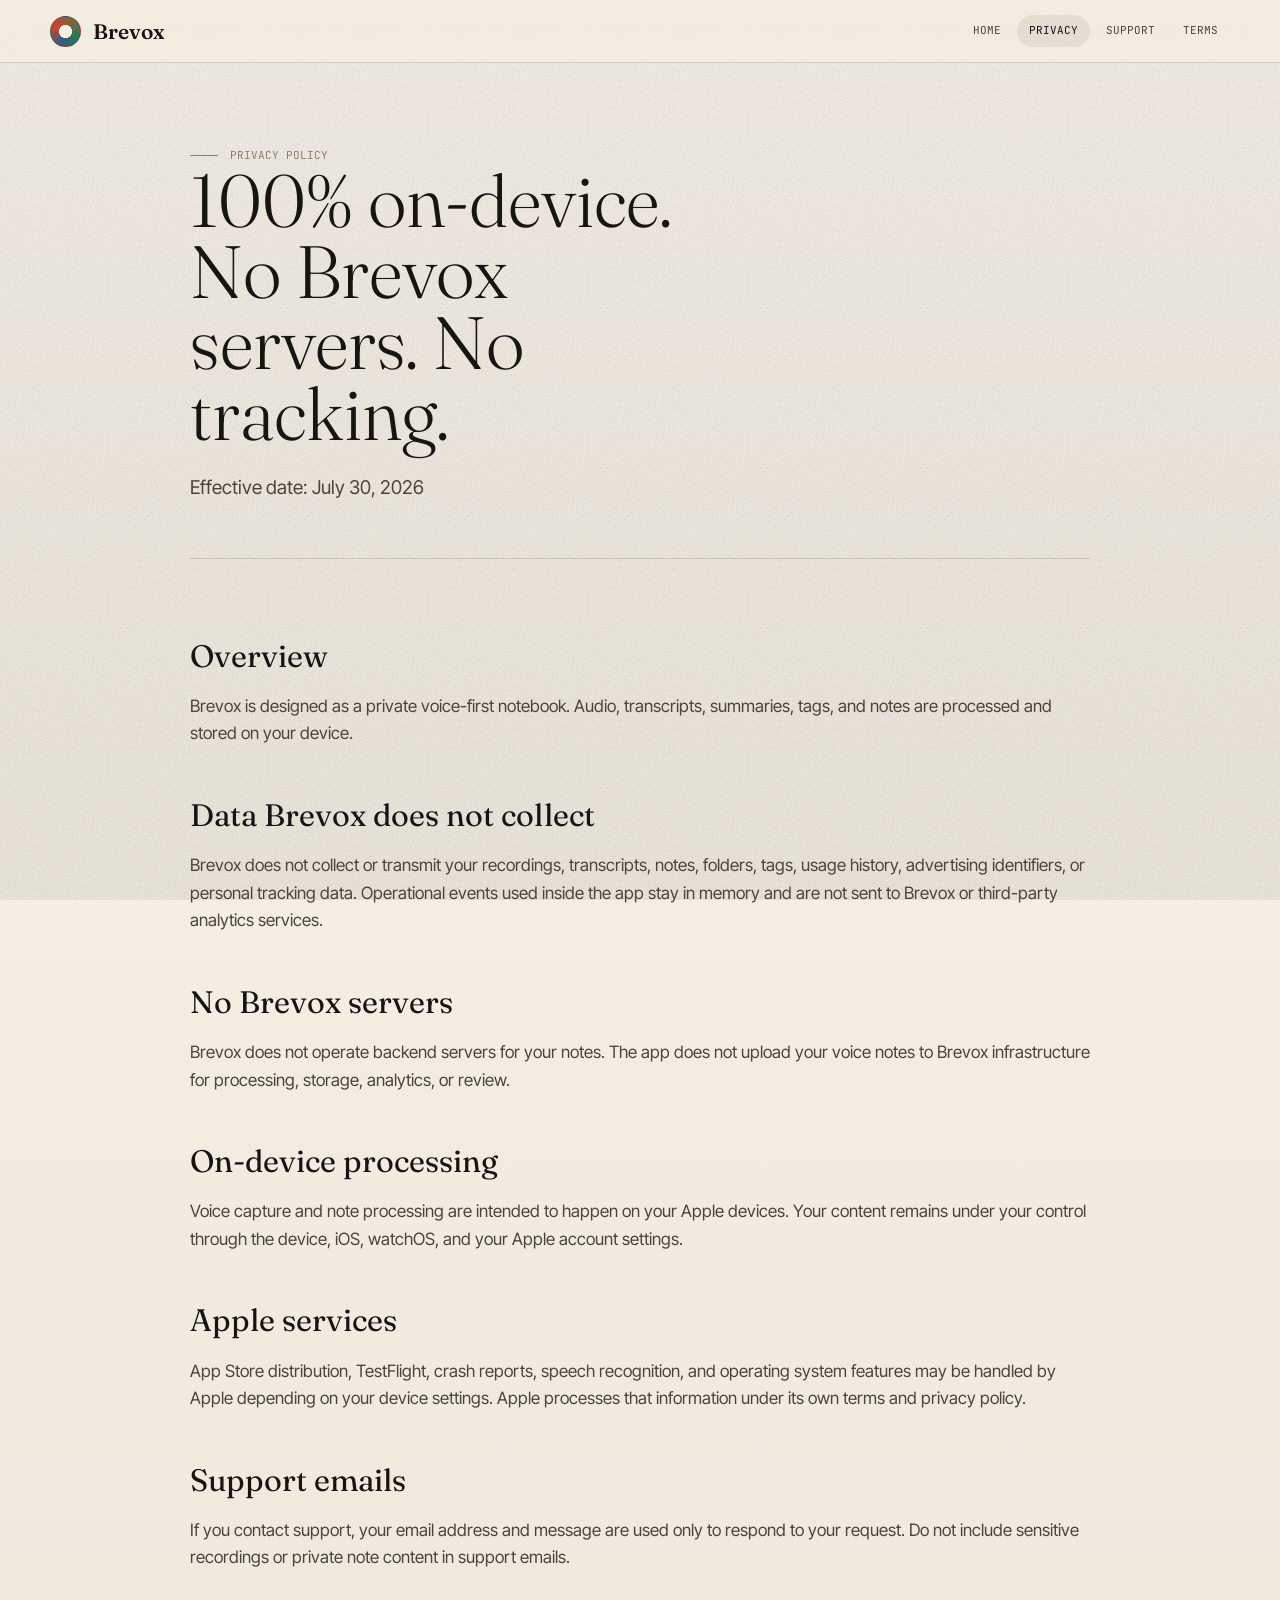
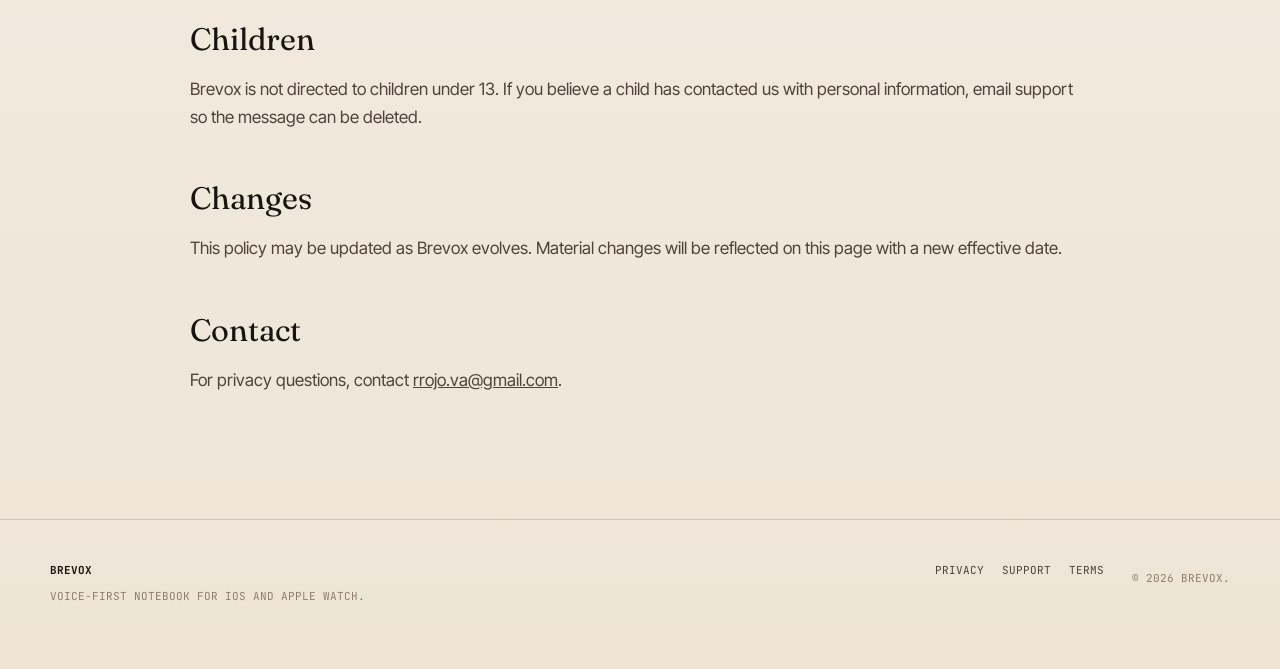
==== commit 8e545726: "fix(site): correct legal disclosures" ====
--- a/privacy/index.html
+++ b/privacy/index.html
@@ -28,7 +28,7 @@
       <section class="legal-hero" data-reveal>
         <p class="eyebrow">Privacy Policy</p>
         <h1>100% on-device. No Brevox servers. No tracking.</h1>
-        <p>Effective date: May 14, 2026</p>
+        <p>Effective date: July 30, 2026</p>
       </section>
 
       <section class="legal-content" data-reveal>
@@ -36,7 +36,7 @@
         <p>Brevox is designed as a private voice-first notebook. Audio, transcripts, summaries, tags, and notes are processed and stored on your device.</p>
 
         <h2>Data Brevox does not collect</h2>
-        <p>Brevox does not collect your recordings, transcripts, notes, folders, tags, usage history, analytics events, advertising identifiers, or personal tracking data.</p>
+        <p>Brevox does not collect or transmit your recordings, transcripts, notes, folders, tags, usage history, advertising identifiers, or personal tracking data. Operational events used inside the app stay in memory and are not sent to Brevox or third-party analytics services.</p>
 
         <h2>No Brevox servers</h2>
         <p>Brevox does not operate backend servers for your notes. The app does not upload your voice notes to Brevox infrastructure for processing, storage, analytics, or review.</p>
